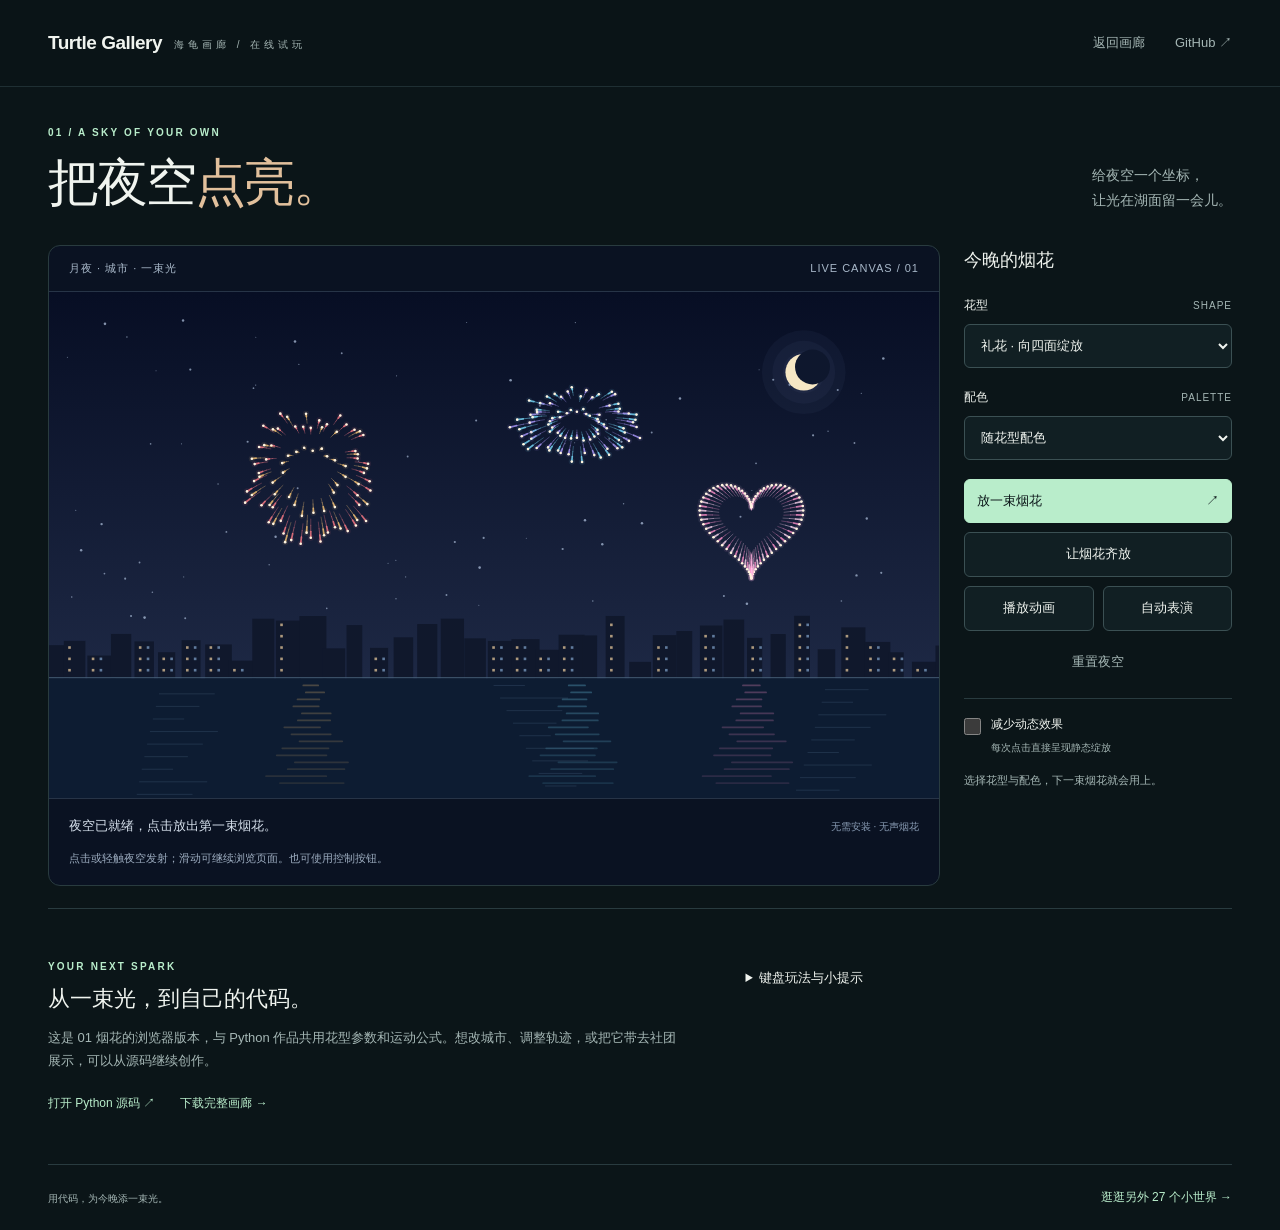
==== docs/play/fireworks.html @ 9f3e77d3 "feat: add interactive browser fireworks" ====
<!doctype html>
<html lang="zh-CN">
<head>
  <meta charset="utf-8">
  <meta name="viewport" content="width=device-width, initial-scale=1">
  <meta name="theme-color" content="#0b1518">
  <meta name="description" content="点击夜空，放一束属于你的烟花。海龟画廊在线试玩：四种花型、湖面倒影、自动表演，手机和电脑直接打开。">
  <meta property="og:title" content="把夜空点亮 · 海龟画廊在线试玩">
  <meta property="og:description" content="点一下，让烟花在月夜与湖面之间绽放。无需安装，打开就能玩。">
  <meta property="og:image" content="https://zjh-b.github.io/turtle-gallery/assets/exhibits/01.png">
  <meta property="og:type" content="website">
  <title>把夜空点亮 · 海龟画廊在线试玩</title>
  <link rel="canonical" href="https://zjh-b.github.io/turtle-gallery/play/fireworks.html">
  <link rel="icon" type="image/svg+xml" href="../assets/favicon.svg">
  <link rel="stylesheet" href="../gallery.css">
  <link rel="stylesheet" href="fireworks.css">
  <script type="module" src="fireworks.js"></script>
</head>
<body>
  <a class="skip-link" href="#play-controls">跳到烟花控制</a>
  <header class="site-header"><div class="header-inner shell">
    <a class="brand" href="../index.html">Turtle Gallery<small>海龟画廊 / 在线试玩</small></a>
    <nav aria-label="主导航"><a href="../index.html#gallery">返回画廊</a><a href="https://github.com/zjh-b/turtle-gallery">GitHub ↗</a></nav>
  </div></header>

  <main class="shell play-main">
    <section aria-labelledby="play-title">
      <div class="play-heading"><div><p class="eyebrow">01 / A SKY OF YOUR OWN</p><h1 id="play-title">把夜空<span>点亮。</span></h1></div><p>给夜空一个坐标，<br>让光在湖面留一会儿。</p></div>
      <div class="play-layout">
        <div class="play-stage">
          <div class="play-topline"><span>月夜 · 城市 · 一束光</span><span>LIVE CANVAS / 01</span></div>
          <div class="canvas-wrap">
            <img id="fireworks-fallback" src="../assets/exhibits/01.png" alt="桌面版烟花预览：金色礼花、星环与爱心在城市上空绽放，湖面映出光影" width="800" height="464">
            <canvas id="fireworks-canvas" width="1020" height="580" tabindex="0" role="img" aria-label="互动烟花画布，点击夜空发射；键盘操作见下方说明" aria-describedby="canvas-help" hidden>当前浏览器无法显示互动烟花，可查看静态预览或下载 Python 作品。</canvas>
          </div>
          <div class="play-caption"><p id="play-status" role="status" aria-live="polite">正在准备在线试玩；也可以先欣赏静态预览。</p><span class="canvas-note">无需安装 · 无声烟花</span></div>
          <p id="canvas-help" class="canvas-help">点击或轻触夜空发射；滑动可继续浏览页面。也可使用控制按钮。</p>
          <noscript><p class="play-fallback-note">开启 JavaScript 即可在线放烟花；下方仍可查看 Python 源码与下载作品。</p></noscript>
        </div>

        <fieldset id="play-controls" class="play-controls" disabled>
          <legend>今晚的烟花</legend>
          <label for="shape">花型 <span>SHAPE</span></label>
          <select id="shape"><option value="0">礼花 · 向四面绽放</option><option value="1">星环 · 一圈星光</option><option value="2">爱心 · 浪漫一瞬</option><option value="3">金柳 · 缓缓垂落</option></select>
          <label for="palette">配色 <span>PALETTE</span></label>
          <select id="palette"><option value="-1">随花型配色</option><option value="0">暖金与珊瑚</option><option value="1">冰蓝与星紫</option><option value="2">玫瑰与浅粉</option><option value="3">薄荷与月光</option></select>
          <button id="launch" class="play-primary" type="button">放一束烟花 <span aria-hidden="true">↗</span></button>
          <button id="finale" type="button">让烟花齐放</button>
          <div class="play-toggles"><button id="pause" type="button" aria-pressed="true">播放动画</button><button id="auto" type="button" aria-pressed="false">自动表演</button></div>
          <button id="reset" class="play-reset" type="button">重置夜空</button>
          <label class="motion-choice" for="reduced-motion"><input id="reduced-motion" type="checkbox"><span>减少动态效果<small>每次点击直接呈现静态绽放</small></span></label>
          <p class="control-note">选择花型与配色，下一束烟花就会用上。</p>
        </fieldset>
      </div>
    </section>

    <section class="play-notes" aria-label="玩法与创作">
      <div><p class="eyebrow">YOUR NEXT SPARK</p><h2>从一束光，到自己的代码。</h2><p>这是 01 烟花的浏览器版本，与 Python 作品共用花型参数和运动公式。想改城市、调整轨迹，或把它带去社团展示，可以从源码继续创作。</p><div class="play-links"><a href="https://github.com/zjh-b/turtle-gallery/blob/main/%E7%A4%BE%E5%9B%A2%E5%B1%95%E7%A4%BA/01_%E7%82%B9%E5%87%BB%E7%83%9F%E8%8A%B1.py">打开 Python 源码 ↗</a><a href="../index.html#start">下载完整画廊 →</a></div></div>
      <details class="keyboard-help"><summary>键盘玩法与小提示</summary><p>Tab 移到画布后：Enter 放一束，F 烟花齐放，Space 播放 / 暂停，A 自动表演，R 重置。每个按钮也能直接用键盘操作。</p><p>自动表演初始关闭，离开页面后停止绘制。减少动态模式下不播放升空、闪烁或拖尾动画。</p><p>浏览器版保留烟花主题与运动规律，随机分布及绘制细节与桌面版可能不同。</p></details>
    </section>
  </main>
  <footer class="site-footer shell"><p>用代码，为今晚添一束光。</p><a href="../index.html">逛逛另外 27 个小世界 →</a></footer>
</body>
</html>
---- docs/gallery.css ----
:root {
  color-scheme: dark;
  --bg: #0b1518;
  --panel: #111f23;
  --panel-light: #17282d;
  --text: #f0f4ef;
  --muted: #a5b7b5;
  --mint: #b9edcb;
  --line: #293b3f;
  --gold: #e2c09c;
  --radius: 18px;
  font-family: Inter,"Segoe UI","Microsoft YaHei","PingFang SC",sans-serif;
  font-synthesis: none;
  scroll-behavior: smooth;
  scroll-padding-top: 102px;
}

* {
  box-sizing: border-box;
}

body {
  margin: 0;
  background: var(--bg);
  color: var(--text);
  font-size: 15px;
  line-height: 1.75;
  -webkit-font-smoothing: antialiased;
}

button,input {
  font: inherit;
}

button,a,input {
  -webkit-tap-highlight-color: transparent;
}

button {
  cursor: pointer;
}

a {
  color: inherit;
  text-decoration: none;
}

img {
  display: block;
  width: 100%;
  height: auto;
}

button {
  color: inherit;
}

button:disabled {
  cursor: wait;
}

::selection {
  background: var(--mint);
  color: var(--bg);
}

[hidden] {
  display: none!important;
}

:focus-visible {
  outline: 3px solid var(--mint);
  outline-offset: 5px;
}

h1,h2,h3,p,figure,dl {
  margin: 0;
}

h1,h2,h3 {
  line-height: 1.35;
}

p {
  color: var(--muted);
}

.shell {
  width: min(1240px,calc(100% - 96px));
  margin-inline: auto;
}

.sr-only {
  position: absolute;
  width: 1px;
  height: 1px;
  padding: 0;
  margin: -1px;
  overflow: hidden;
  clip: rect(0,0,0,0);
  white-space: nowrap;
  border: 0;
}

.skip-link {
  position: fixed;
  z-index: 10;
  left: 20px;
  top: -80px;
  background: var(--mint);
  color: var(--bg);
  padding: 12px 20px;
  border-radius: 8px;
}

.skip-link:focus {
  top: 14px;
}

.site-header {
  position: sticky;
  top: 0;
  z-index: 5;
  background: rgba(11,21,24,.94);
  border-bottom: 1px solid rgba(41,59,63,.7);
  backdrop-filter: blur(16px);
}

.header-inner {
  height: 86px;
  display: flex;
  align-items: center;
  justify-content: space-between;
  gap: 24px;
}

.brand {
  display: flex;
  gap: 12px;
  align-items: center;
  font-size: 19px;
  font-weight: 650;
  letter-spacing: -.5px;
  line-height: 1.25;
}

.brand small {
  display: block;
  font-size: 10px;
  font-weight: 400;
  letter-spacing: 4px;
  color: var(--muted);
  margin-top: 5px;
}

.brand-mark {
  width: 38px;
  height: 38px;
  color: var(--mint);
  flex-shrink: 0;
}

nav {
  display: flex;
  align-items: center;
  gap: 30px;
}

nav a {
  font-size: 13px;
  color: var(--muted);
  transition: color .2s;
}

nav a:hover {
  color: var(--text);
}

.nav-github {
  border: 1px solid var(--line);
  border-radius: 100px;
  padding: 8px 16px;
  color: var(--text);
}

.nav-github span {
  margin-left: 8px;
}

.hero {
  padding-block: 94px 84px;
  display: grid;
  grid-template-columns: 1fr 1.1fr;
  gap: 52px;
  align-items: center;
}

.eyebrow {
  font-size: 10px;
  letter-spacing: 2.2px;
  color: var(--mint);
  font-weight: 600;
  line-height: 1.5;
}

.status-dot {
  display: inline-block;
  width: 6px;
  height: 6px;
  border-radius: 50%;
  background: var(--mint);
  margin: 0 9px 1px 0;
}

.hero h1 {
  margin-top: 23px;
  font-size: clamp(38px,4vw,55px);
  line-height: 1.35;
  font-weight: 650;
  letter-spacing: -1.8px;
}

.hero h1 span {
  color: var(--mint);
}

.hero-intro {
  font-size: 14px;
  line-height: 2.05;
  margin-top: 24px;
}

.hero-actions {
  display: flex;
  align-items: center;
  gap: 22px;
  margin-top: 30px;
  flex-wrap: wrap;
}

.button {
  display: inline-flex;
  align-items: center;
  justify-content: center;
  gap: 20px;
  padding: 12px 20px;
  border-radius: 8px;
  font-size: 13px;
  font-weight: 600;
  border: 1px solid transparent;
  transition: background .2s,transform .2s;
}

.button:hover {
  transform: translateY(-2px);
}

.button-primary {
  background: var(--mint);
  color: #162c25;
}

.button-primary:hover {
  background: #d6f8e1;
}

.button-secondary {
  background: var(--panel-light);
  border-color: var(--line);
}

.text-link {
  font-size: 12px;
  color: var(--text);
}

.text-link span {
  display: inline-block;
  margin-left: 8px;
  transition: transform .2s;
}

.text-link:hover span {
  transform: translateX(4px);
}

.hero-stats {
  display: flex;
  gap: 27px;
  margin-top: 42px;
}

.hero-stats div+div {
  padding-left: 27px;
  border-left: 1px solid var(--line);
}

.hero-stats dt {
  font-size: 21px;
  font-weight: 600;
  line-height: 1.35;
  letter-spacing: -.5px;
}

.hero-stats dt span {
  font-size: 13px;
  color: var(--muted);
}

.hero-stats dd {
  margin: 7px 0 0;
  font-size: 10px;
  color: var(--muted);
}

.hero-stage {
  position: relative;
  min-width: 0;
  transform: rotate(-2deg);
  border: 1px solid #35504e;
  border-radius: 14px;
  background: #101e22;
  box-shadow: 0 30px 70px #0005;
}

.stage-topline {
  height: 42px;
  display: flex;
  align-items: center;
  justify-content: space-between;
  gap: 12px;
  padding-inline: 16px;
  color: #91aaa7;
  font-family: Consolas,monospace;
  font-size: 8px;
  letter-spacing: 1.2px;
}

.stage-topline>span:first-child {
  display: flex;
  gap: 5px;
}

.stage-topline i {
  display: inline-block;
  width: 6px;
  height: 6px;
  background: #5b7874;
  border-radius: 50%;
}

.stage-topline i:first-child {
  background: #b9edcb;
}

.stage-screen {
  aspect-ratio: 1.65;
  overflow: hidden;
  margin: 0 8px;
  background: #08121e;
  border-radius: 5px;
}

.stage-screen img {
  height: 100%;
  object-fit: cover;
}

.stage-caption {
  display: flex;
  justify-content: space-between;
  align-items: center;
  gap: 12px;
  padding: 19px 18px;
}

.stage-caption b {
  font-size: 13px;
  font-weight: 500;
  letter-spacing: .7px;
}

.stage-caption small {
  display: block;
  font-size: 9px;
  color: var(--muted);
  margin-top: 3px;
}

.motion-toggle {
  border: 1px solid #3b5554;
  border-radius: 100px;
  padding: 7px 10px;
  background: transparent;
  font-size: 10px;
  white-space: nowrap;
}

.motion-toggle:hover {
  background: var(--panel-light);
}

.motion-toggle span {
  margin-right: 5px;
  color: var(--mint);
}

.stage-sticker {
  position: absolute;
  top: -24px;
  right: 21px;
  padding: 12px 15px;
  background: var(--mint);
  color: #254237;
  box-shadow: 0 5px 15px #0004;
  transform: rotate(11deg);
  font-size: 10px;
  font-weight: 750;
  letter-spacing: 1px;
  line-height: 1.35;
}

.medium-strip {
  border-top: 1px solid var(--line);
  border-bottom: 1px solid var(--line);
}

.medium-strip>.shell {
  display: flex;
  align-items: center;
  justify-content: space-between;
  gap: 25px;
  min-height: 62px;
  font-size: 11px;
}

.medium-strip>.shell>span {
  color: #c5d5d0;
  letter-spacing: 1.2px;
}

.medium-strip p {
  font-size: 11px;
  word-spacing: 3px;
}

.medium-strip p span {
  color: #6b8581;
  margin-inline: 12px;
}

.medium-strip p .strip-divider {
  margin-inline: 20px;
}

.featured-section {
  padding-block: 76px 22px;
}

.featured-grid {
  display: grid;
  grid-template-columns: repeat(4, minmax(0, 1fr));
  gap: 16px;
}

.featured-card {
  min-width: 0;
  overflow: hidden;
  background: var(--panel-light);
  border: 1px solid var(--line);
  border-radius: 13px;
  transition: transform .2s, border-color .2s;
}

.featured-card:hover {
  transform: translateY(-4px);
  border-color: var(--mint);
}

.featured-preview {
  overflow: hidden;
  aspect-ratio: 800 / 464;
  background: #101827;
}

.featured-preview img {
  height: 100%;
  object-fit: cover;
}

.featured-caption {
  display: flex;
  align-items: center;
  gap: 10px;
  padding: 13px 16px;
  font-size: 14px;
}

.featured-number {
  color: var(--mint);
  font-family: Consolas, monospace;
  font-size: 12px;
}

.featured-caption strong {
  font-weight: 600;
}

.featured-arrow {
  margin-left: auto;
  color: var(--mint);
}

.featured-footer {
  display: flex;
  align-items: center;
  justify-content: space-between;
  gap: 15px;
  padding-top: 20px;
  font-size: 12px;
}

.featured-footer .text-link {
  white-space: nowrap;
}

.gallery-section {
  padding-top: 75px;
  padding-bottom: 64px;
}

.section-heading {
  display: flex;
  justify-content: space-between;
  align-items: flex-end;
  gap: 30px;
  margin-bottom: 30px;
}

.section-heading h2 {
  font-size: 28px;
  letter-spacing: -.8px;
  margin-top: 10px;
  font-weight: 600;
}

.section-heading>p {
  font-size: 12px;
  line-height: 1.9;
}

.gallery-tools {
  display: flex;
  gap: 20px;
  justify-content: space-between;
  align-items: center;
  margin-top: 32px;
}

.collection-filters {
  display: flex;
  gap: 6px;
  background: #101e22;
  padding: 5px;
  border: 1px solid var(--line);
  border-radius: 11px;
  flex-shrink: 0;
}

.filter-button {
  padding: 8px 15px;
  background: transparent;
  border: 0;
  border-radius: 7px;
  font-size: 12px;
  color: var(--muted);
  transition: background .2s,color .2s;
}

.filter-button span {
  font-size: 10px;
  margin-left: 5px;
  opacity: .72;
}

.filter-button:hover {
  color: var(--text);
  background: #1c3034;
}

.filter-button.is-active {
  background: var(--mint);
  color: #193b2b;
}

.search-field {
  max-width: 310px;
  width: 100%;
  display: flex;
  align-items: center;
  gap: 9px;
  border: 1px solid var(--line);
  background: #0e1b1f;
  border-radius: 9px;
  padding: 10px 13px;
  color: var(--muted);
}

.search-field:focus-within {
  border-color: var(--mint);
}

.search-field svg {
  width: 17px;
  height: 17px;
  flex-shrink: 0;
}

.search-field input {
  width: 100%;
  min-width: 0;
  background: transparent;
  border: 0;
  outline: 0;
  color: var(--text);
  font-size: 12px;
  padding: 0;
}

.search-field input:focus-visible {
  outline: 0;
}

.search-field input::placeholder {
  color: #8a9f9c;
}

.result-count {
  min-height: 20px;
  font-size: 11px;
  margin: 16px 0 17px;
  color: #93aaa6;
}

.gallery-grid {
  display: grid;
  grid-template-columns: repeat(3,minmax(0,1fr));
  gap: 24px;
}

.art-card {
  display: flex;
  flex-direction: column;
  min-width: 0;
  border: 1px solid var(--line);
  border-radius: var(--radius);
  background: var(--panel);
  overflow: hidden;
  transition: transform .22s,border-color .22s,box-shadow .22s;
}

.art-card:hover {
  transform: translateY(-4px);
  border-color: #648879;
  box-shadow: 0 18px 35px #0002;
}

.art-preview {
  position: relative;
  aspect-ratio: 1.68;
  overflow: hidden;
  background: #08121b;
  border-bottom: 1px solid var(--line);
}

.art-preview img {
  height: 100%;
  object-fit: cover;
  transition: transform .5s;
}

.art-card:hover .art-preview img {
  transform: scale(1.025);
}

.art-card[data-collection=original] .art-preview {
  background: #e9eeea;
}

.art-card[data-collection=original] .art-preview img {
  object-fit: contain;
}

.art-number {
  position: absolute;
  top: 12px;
  left: 12px;
  display: grid;
  place-items: center;
  width: 29px;
  height: 29px;
  background: #0b1518df;
  color: #d9eee1;
  border: 1px solid #6d92834d;
  border-radius: 7px;
  font: 11px/1 Consolas,monospace;
}

.art-body {
  padding: 20px 21px 18px;
  display: flex;
  flex-direction: column;
  flex: 1;
  min-width: 0;
}

.art-meta {
  display: flex;
  gap: 8px;
  flex-wrap: wrap;
  align-items: center;
  margin-bottom: 10px;
  font-size: 9px;
  line-height: 1.5;
  letter-spacing: .5px;
}

.collection-label {
  color: var(--mint);
}

.art-card[data-collection=original] .collection-label {
  color: var(--gold);
}

.art-category {
  color: #93aaa6;
}

.art-category:before {
  content: "/";
  margin-right: 8px;
  color: #506b66;
}

.art-body h3 {
  font-size: 19px;
  font-weight: 600;
  letter-spacing: -.3px;
  margin-bottom: 7px;
}

.art-subtitle {
  font-size: 10px;
  min-height: 18px;
  color: #afc0ba;
}

.art-description {
  font-size: 11px;
  line-height: 1.9;
  margin-top: 11px;
  margin-bottom: 15px;
  flex: 1;
}

.art-controls {
  border-top: 1px solid #273c3c;
  padding-top: 11px;
  margin-top: auto;
}

.art-controls summary {
  font-size: 10px;
  color: #c3d6cd;
  cursor: pointer;
  list-style: none;
  display: flex;
  justify-content: space-between;
  gap: 10px;
}

.art-controls summary::-webkit-details-marker {
  display: none;
}

.art-controls summary:after {
  content: "＋";
  color: var(--mint);
  font-size: 12px;
}

.art-controls[open] summary:after {
  content: "−";
}

.art-controls p {
  font-size: 11px;
  line-height: 1.85;
  margin-top: 8px;
  color: #c1d1cc;
}

.art-actions {
  display: flex;
  flex-wrap: wrap;
  align-items: center;
  justify-content: space-between;
  gap: 10px;
  padding-top: 14px;
  font-size: 10px;
}

.art-actions .browser-play-link {
  flex-basis: 100%;
  color: var(--mint);
  font-size: 13px;
  padding-block: 5px;
  font-weight: 600;
}

.source-link {
  color: #d5e8dc;
  white-space: nowrap;
}

.source-link:hover {
  text-decoration: underline;
  text-underline-offset: 4px;
}

.copy-button {
  padding: 7px 10px;
  border: 1px solid #355049;
  border-radius: 6px;
  background: #183028;
  color: #ccebd6;
  font-size: 10px;
  line-height: 1.5;
  white-space: nowrap;
}

.copy-button:hover {
  background: #26473a;
}

.manual-command {
  padding: 8px;
  margin-top: 10px;
  font: 10px/1.6 Consolas,monospace;
  display: block;
  border-radius: 5px;
  overflow-wrap: anywhere;
  user-select: all;
  background: #091713;
  color: var(--mint);
}

.gallery-message {
  text-align: center;
  border: 1px dashed #3b5550;
  border-radius: var(--radius);
  padding: 56px 24px;
}

.gallery-message h3 {
  font-size: 20px;
}

.gallery-message p {
  font-size: 13px;
  margin-top: 10px;
  margin-bottom: 22px;
}

.preview-note {
  font-size: 10px;
  line-height: 1.9;
  text-align: center;
  margin-top: 26px;
  color: #94a9a3;
}

.noscript-note {
  padding: 18px;
  background: var(--panel-light);
  border-radius: 10px;
  margin-bottom: 22px;
}

.noscript-note a {
  text-decoration: underline;
}

.fallback-grid figure {
  border: 1px solid var(--line);
  border-radius: 12px;
  overflow: hidden;
}

.fallback-grid img {
  aspect-ratio: 1.68;
  object-fit: contain;
  background: #122126;
}

.fallback-grid figcaption {
  padding: 15px;
}

.origin-section {
  display: grid;
  grid-template-columns: 90px 1fr;
  gap: 28px;
  padding: 42px 45px;
  border: 1px solid #364d44;
  border-radius: 18px;
  background: linear-gradient(110deg,#172d26,#112024);
  margin-bottom: 80px;
}

.origin-mark {
  align-self: center;
  justify-self: center;
  color: var(--mint);
  font-size: 58px;
  line-height: 1;
  font-weight: 200;
}

.origin-section h2 {
  font-size: 25px;
  margin-top: 10px;
  font-weight: 550;
}

.origin-section p:not(.eyebrow) {
  max-width: 850px;
  font-size: 12px;
  line-height: 2;
  margin-top: 14px;
}

.origin-section .text-link {
  display: inline-block;
  margin-top: 17px;
  color: var(--mint);
}

.start-section {
  padding-bottom: 78px;
}

.start-grid {
  display: grid;
  grid-template-columns: 1fr 1fr;
  gap: 75px;
  margin-top: 38px;
  align-items: start;
}

.steps {
  display: grid;
  gap: 27px;
}

.step {
  display: flex;
  align-items: flex-start;
  gap: 18px;
}

.step>span {
  margin-top: 2px;
  font: 11px/1.6 Consolas,monospace;
  padding: 6px 8px;
  color: var(--mint);
  border: 1px solid #3d5a4f;
  border-radius: 7px;
}

.step h3 {
  font-size: 15px;
  font-weight: 550;
  margin-bottom: 9px;
}

.step p {
  font-size: 12px;
  line-height: 1.95;
}

.step code,.platform-note code {
  color: #d4e2da;
}

.terminal {
  background: #081213;
  border: 1px solid var(--line);
  border-radius: 12px;
  overflow: hidden;
}

.terminal-header {
  display: flex;
  justify-content: space-between;
  align-items: center;
  gap: 12px;
  padding: 12px 18px;
  border-bottom: 1px solid var(--line);
  font-size: 10px;
  color: #98b0a9;
}

.terminal pre {
  font-family: Consolas,"SFMono-Regular",monospace;
  font-size: 12px;
  line-height: 1.75;
  margin: 0;
  padding: 22px 24px;
  overflow-x: auto;
  color: #e5f4e9;
  tab-size: 2;
}

.terminal-comment {
  color: #819c92;
}

.terminal-prompt {
  color: var(--mint);
}

.terminal>p {
  padding: 0 24px 20px;
  font-size: 10px;
}

.platform-note {
  font-size: 10px;
  line-height: 1.9;
  margin-top: 26px;
  color: #8ca59c;
}

.platform-note a {
  color: #c1d8c9;
  text-decoration: underline;
  text-underline-offset: 3px;
}

.site-footer {
  display: flex;
  align-items: center;
  justify-content: space-between;
  gap: 25px;
  border-top: 1px solid var(--line);
  padding-block: 30px 36px;
}

.footer-brand {
  font-size: 14px;
  font-weight: 600;
}

.footer-brand span {
  font-weight: 400;
  color: #a3b9ad;
  font-size: 11px;
}

.site-footer p {
  font-size: 10px;
  margin-top: 3px;
}

.site-footer nav {
  gap: 20px;
}

.site-footer nav a {
  font-size: 11px;
}

.site-footer small {
  color: #8da597;
  font-size: 10px;
}

.site-footer small a {
  color: #c6dfcd;
}

.copy-status {
  position: fixed;
  z-index: 8;
  left: 50%;
  bottom: 25px;
  transform: translateX(-50%);
  max-width: calc(100% - 32px);
  padding: 11px 18px;
  background: var(--mint);
  color: #18372a;
  border-radius: 9px;
  box-shadow: 0 8px 35px #0005;
  font-size: 12px;
  text-align: center;
}

@media(min-width:1600px) {
  .hero {
    padding-block: 110px 105px;
  }

  .hero h1 {
    font-size: 59px;
  }
}

@media(max-width:1150px) {
  .shell {
    width: calc(100% - 64px);
  }

  .hero {
    gap: 30px;
    padding-block: 75px;
  }

  .hero h1 {
    font-size: 42px;
  }

  .hero-stats {
    gap: 18px;
  }

  .hero-stats div+div {
    padding-left: 18px;
  }

  .hero-actions {
    gap: 16px;
  }

  .hero-intro {
    font-size: 12px;
  }

  .hero-stats dt {
    font-size: 19px;
  }

  .hero-stats dd {
    font-size: 9px;
  }

  .stage-caption {
    padding: 15px 12px;
  }

  .stage-caption b {
    font-size: 11px;
  }

  .motion-toggle {
    font-size: 9px;
  }

  .gallery-grid {
    gap: 18px;
  }

  .art-body {
    padding: 17px;
  }

  .art-body h3 {
    font-size: 17px;
  }

  .art-subtitle {
    font-size: 9px;
  }

  .start-grid {
    gap: 40px;
  }

  .section-heading h2 {
    font-size: 25px;
  }

  .site-footer {
    flex-wrap: wrap;
  }

  .site-footer small {
    margin-left: auto;
  }
}

@media(max-width:850px) {
  .featured-grid {
    grid-template-columns: repeat(2, minmax(0, 1fr));
  }

  .hero {
    grid-template-columns: 1fr;
    gap: 52px;
    padding-block: 54px 62px;
  }

  .hero-copy {
    max-width: 620px;
  }

  .hero h1 {
    font-size: 48px;
  }

  .hero-intro {
    font-size: 14px;
  }

  .hero-stage {
    width: min(570px,92%);
    justify-self: center;
    transform: rotate(-1.5deg);
  }

  .hero-stats {
    gap: 27px;
  }

  .hero-stats div+div {
    padding-left: 27px;
  }

  .hero-stats dt {
    font-size: 22px;
  }

  .hero-stats dd {
    font-size: 10px;
  }

  .hero-actions {
    margin-top: 24px;
  }

  .hero-stats {
    margin-top: 30px;
  }

  .stage-caption {
    padding: 18px;
  }

  .stage-caption b {
    font-size: 13px;
  }

  .motion-toggle {
    font-size: 11px;
  }

  .section-heading {
    align-items: flex-start;
  }

  .section-heading>p {
    max-width: 230px;
    font-size: 11px;
  }

  .gallery-tools {
    flex-wrap: wrap;
    gap: 14px;
  }

  .search-field {
    max-width: none;
  }

  .gallery-grid {
    grid-template-columns: repeat(2,minmax(0,1fr));
    gap: 22px;
  }

  .art-body h3 {
    font-size: 19px;
  }

  .art-subtitle {
    font-size: 10px;
  }

  .gallery-section {
    padding-top: 50px;
  }

  .origin-section {
    padding: 32px;
    grid-template-columns: 45px 1fr;
    gap: 22px;
  }

  .origin-mark {
    font-size: 40px;
  }

  .origin-section h2 {
    font-size: 23px;
  }

  .start-grid {
    grid-template-columns: 1fr;
    gap: 30px;
  }

  .steps {
    grid-template-columns: repeat(3,minmax(0,1fr));
    gap: 20px;
  }

  .step {
    flex-direction: column;
    gap: 10px;
  }

  .terminal pre {
    font-size: 13px;
  }

  .medium-strip>.shell {
    flex-direction: column;
    justify-content: center;
    gap: 0;
    padding-block: 12px;
  }

  .medium-strip p {
    font-size: 10px;
  }

  .site-footer {
    align-items: flex-start;
  }

  .site-footer small {
    width: 100%;
    margin-left: 0;
  }
}

@media(max-width:560px) {
  .featured-section {
    padding-top: 49px;
  }

  .featured-grid {
    gap: 12px;
  }

  .featured-caption {
    gap: 5px;
    padding: 8px 9px;
    font-size: 12px;
  }

  .featured-number {
    font-size: 10px;
  }

  .featured-footer {
    display: block;
    font-size: 11px;
  }

  .featured-footer .text-link {
    display: inline-block;
    margin-top: 10px;
  }

  :root {
    scroll-padding-top: 84px;
  }

  .shell {
    width: calc(100% - 36px);
  }

  .header-inner {
    height: 73px;
    gap: 10px;
  }

  .brand {
    font-size: 16px;
    gap: 8px;
  }

  .brand-mark {
    width: 30px;
    height: 30px;
  }

  .brand small {
    font-size: 8px;
    letter-spacing: 3px;
    margin-top: 4px;
  }

  nav {
    gap: 13px;
  }

  .site-header nav a {
    font-size: 11px;
  }

  .site-header nav a[href="#start"] {
    display: none;
  }

  .nav-github {
    padding: 6px 10px;
  }

  .nav-github span {
    margin-left: 3px;
  }

  .hero {
    padding-block: 42px 49px;
    gap: 44px;
  }

  .eyebrow {
    font-size: 8px;
    letter-spacing: 1.7px;
  }

  .hero h1 {
    font-size: 41px;
    letter-spacing: -1.5px;
    margin-top: 20px;
  }

  .hero-intro {
    font-size: 12px;
    line-height: 2.05;
    margin-top: 20px;
  }

  .desktop-break {
    display: none;
  }

  .hero-actions {
    gap: 16px;
  }

  .button {
    font-size: 12px;
    padding: 11px 15px;
    gap: 15px;
  }

  .hero-actions .text-link {
    font-size: 10px;
  }

  .hero-stats {
    gap: 17px;
    margin-top: 30px;
  }

  .hero-stats div+div {
    padding-left: 17px;
  }

  .hero-stats dt {
    font-size: 18px;
  }

  .hero-stats dd {
    font-size: 9px;
    margin-top: 6px;
  }

  .hero-stage {
    width: 96%;
  }

  .stage-topline {
    height: 36px;
    padding-inline: 12px;
    font-size: 7px;
  }

  .stage-screen {
    margin: 0 6px;
  }

  .stage-caption {
    padding: 13px 11px;
  }

  .stage-caption b {
    font-size: 11px;
  }

  .stage-caption small {
    font-size: 8px;
  }

  .motion-toggle {
    font-size: 8px;
    padding: 7px 9px;
  }

  .stage-sticker {
    font-size: 8px;
    padding: 10px 13px;
    top: -21px;
    right: 19px;
  }

  .medium-strip>.shell>span {
    font-size: 10px;
  }

  .medium-strip p {
    font-size: 9px;
    word-spacing: 0;
  }

  .medium-strip p span {
    margin-inline: 4px;
  }

  .medium-strip p .strip-divider {
    margin-inline: 7px;
  }

  .section-heading {
    display: block;
    margin-bottom: 24px;
  }

  .section-heading h2 {
    font-size: 24px;
    line-height: 1.5;
  }

  .section-heading>p {
    max-width: none;
    margin-top: 12px;
    font-size: 11px;
  }

  .section-heading>p br {
    display: none;
  }

  .gallery-tools {
    margin-top: 24px;
  }

  .collection-filters {
    width: 100%;
    gap: 3px;
    padding: 4px;
  }

  .filter-button {
    flex: 1;
    padding: 9px 4px;
    font-size: 11px;
    white-space: nowrap;
  }

  .filter-button span {
    font-size: 9px;
    margin-left: 3px;
  }

  .search-field {
    padding-block: 12px;
  }

  .gallery-grid {
    grid-template-columns: 1fr;
    gap: 24px;
  }

  .art-body {
    padding: 21px;
  }

  .art-body h3 {
    font-size: 21px;
  }

  .art-subtitle {
    font-size: 11px;
  }

  .art-description {
    font-size: 12px;
    margin-block: 12px 17px;
  }

  .art-meta {
    font-size: 10px;
  }

  .art-controls summary {
    font-size: 11px;
  }

  .art-actions {
    font-size: 11px;
    padding-top: 16px;
  }

  .copy-button {
    font-size: 11px;
  }

  .art-controls p {
    font-size: 12px;
  }

  .preview-note {
    text-align: left;
    font-size: 10px;
  }

  .gallery-section {
    padding-block: 44px;
  }

  .origin-section {
    padding: 27px 23px;
    grid-template-columns: 1fr;
    gap: 0;
    margin-bottom: 52px;
  }

  .origin-mark {
    display: none;
  }

  .origin-section h2 {
    font-size: 21px;
  }

  .origin-section p:not(.eyebrow) {
    font-size: 11px;
  }

  .origin-section .text-link {
    font-size: 11px;
  }

  .start-section {
    padding-bottom: 47px;
  }

  .start-section .section-heading .button {
    margin-top: 21px;
  }

  .start-grid {
    margin-top: 26px;
  }

  .steps {
    grid-template-columns: 1fr;
    gap: 22px;
  }

  .step {
    flex-direction: row;
    gap: 15px;
  }

  .step h3 {
    font-size: 14px;
    margin-bottom: 6px;
  }

  .step p {
    font-size: 11px;
  }

  .terminal pre {
    font-size: 11px;
    padding: 20px 18px;
  }

  .terminal>p {
    padding-inline: 18px;
    font-size: 9px;
  }

  .terminal-header {
    padding-inline: 16px;
  }

  .terminal .copy-button {
    font-size: 10px;
  }

  .platform-note {
    font-size: 9px;
  }

  .site-footer {
    gap: 20px;
    padding-block: 24px;
  }

  .site-footer nav {
    gap: 17px;
    flex-wrap: wrap;
  }

  .site-footer nav a {
    font-size: 10px;
  }

  .site-footer small {
    margin-top: -7px;
  }
}

@media(prefers-reduced-motion:reduce) {
  :root {
    scroll-behavior: auto;
  }

  *,*::before,*::after {
    animation: none!important;
    transition: none!important;
  }

  .art-card:hover,.button:hover,.art-card:hover .art-preview img,.text-link:hover span {
    transform: none;
  }
}
---- docs/play/fireworks.css ----
.play-main { padding-top: 38px; }
.play-heading { display: flex; justify-content: space-between; align-items: end; gap: 24px; margin-bottom: 28px; }
.play-heading h1 { font-size: clamp(32px, 4vw, 54px); letter-spacing: -2px; margin-top: 8px; }
.play-heading h1 span { color: var(--gold); }
.play-heading > p { font-size: 14px; padding-bottom: 5px; }
.play-layout { display: grid; grid-template-columns: minmax(0, 1fr) 268px; gap: 24px; align-items: start; }
.play-stage { min-width: 0; overflow: hidden; border: 1px solid var(--line); background: #0a1222; border-radius: 12px; }
.play-topline { display: flex; justify-content: space-between; gap: 10px; padding: 13px 20px; border-bottom: 1px solid #273447; color: #a8b8c9; font-size: 11px; letter-spacing: 1px; }
.canvas-wrap { position: relative; aspect-ratio: 1020 / 580; background: #070e24; }
.canvas-wrap img, .canvas-wrap canvas { width: 100%; height: 100%; display: block; object-fit: cover; }
.canvas-wrap canvas { touch-action: pan-y pinch-zoom; cursor: crosshair; }
.canvas-wrap canvas:focus-visible { outline-offset: -4px; }
.play-caption { display: flex; justify-content: space-between; align-items: start; gap: 12px; border-top: 1px solid #273447; padding: 16px 20px 8px; }
.play-caption p { font-size: 13px; color: #d5dfeb; min-height: 2em; }
.canvas-note { font-size: 10px; color: #899cb4; white-space: nowrap; padding-top: 3px; }
.canvas-help, .play-fallback-note { padding: 0 20px 16px; font-size: 11px; color: #9cacbf; }
.play-controls { margin: 0; border: 0; padding: 0; min-width: 0; }
.play-controls legend { font-size: 18px; font-weight: 600; padding: 0 0 18px; }
.play-controls > label:not(.motion-choice) { display: flex; align-items: baseline; justify-content: space-between; font-size: 12px; margin-bottom: 8px; }
.play-controls label > span:not(:last-child), .play-controls label > span:only-child { color: var(--muted); }
.play-controls label > span { font-size: 10px; letter-spacing: 1px; }
.play-controls select { display: block; width: 100%; min-height: 44px; padding: 9px 12px; margin-bottom: 19px; color: var(--text); background: var(--panel); border: 1px solid #3b5053; border-radius: 6px; font: inherit; font-size: 13px; }
.play-controls button { width: 100%; min-height: 44px; padding: 10px 12px; border: 1px solid #3b5053; border-radius: 6px; background: var(--panel); color: var(--text); font-size: 13px; margin-bottom: 9px; }
.play-controls button:hover:not(:disabled) { border-color: var(--mint); background: #213632; }
.play-controls button.play-primary { background: var(--mint); border-color: var(--mint); color: var(--bg); display: flex; justify-content: space-between; font-weight: 600; }
.play-controls button.play-primary:hover:not(:disabled) { background: #d2f7de; }
.play-toggles { display: flex; gap: 9px; }
.play-controls #auto[aria-pressed="true"] { border-color: var(--mint); color: var(--mint); background: #203830; }
.play-controls button.play-reset { border-color: transparent; background: transparent; color: var(--muted); min-height: 40px; }
.play-controls :disabled { opacity: .5; cursor: default; }
.play-controls .motion-choice { display: flex; gap: 10px; align-items: flex-start; padding-top: 15px; margin-top: 4px; border-top: 1px solid var(--line); cursor: pointer; }
.motion-choice input { margin: 4px 0 0; width: 17px; height: 17px; accent-color: var(--mint); flex: 0 0 auto; }
.play-controls .motion-choice span { font-size: 12px; letter-spacing: 0; color: var(--text); }
.motion-choice small { display: block; color: var(--muted); font-size: 10px; margin-top: 4px; }
.control-note { margin-top: 15px; font-size: 11px; }
.play-notes { display: grid; grid-template-columns: 1.3fr 1fr; gap: 65px; padding-block: 50px; margin-top: 22px; border-top: 1px solid var(--line); }
.play-notes h2 { font-size: 22px; margin-block: 10px 14px; }
.play-notes p:not(.eyebrow) { font-size: 13px; }
.play-links { display: flex; flex-wrap: wrap; gap: 12px 25px; color: var(--mint); font-size: 12px; margin-top: 20px; }
.keyboard-help { font-size: 13px; }
.keyboard-help summary { cursor: pointer; padding-block: 8px; color: var(--text); }
.keyboard-help p { margin-top: 12px; }
.play-main + .site-footer { padding-block: 22px; }
.play-main + .site-footer a { font-size: 12px; color: var(--mint); }
@media (max-width: 1000px) {
  .play-layout { grid-template-columns: minmax(0, 1fr); }
  .play-controls { display: grid; grid-template-columns: 1fr 1fr; gap: 8px 16px; }
  .play-controls legend { padding-bottom: 14px; }
  .play-controls label[for="shape"] { grid-area: 1 / 1; }
  .play-controls label[for="palette"] { grid-area: 1 / 2; }
  .play-controls #shape { grid-area: 2 / 1; }
  .play-controls #palette { grid-area: 2 / 2; }
  .play-controls select, .play-controls button { margin-bottom: 0; }
  .play-controls .motion-choice { grid-column: 1 / -1; }
  .control-note { grid-column: 1 / -1; margin-top: 4px; }
}
@media (max-width: 600px) {
  .play-main { padding-top: 25px; }
  .play-heading { align-items: start; margin-bottom: 20px; }
  .play-heading > p { display: none; }
  .play-heading h1 { font-size: 36px; }
  .play-topline { padding: 10px 12px; font-size: 9px; letter-spacing: .4px; }
  .play-caption { padding: 12px 12px 5px; }
  .play-caption p { font-size: 12px; }
  .canvas-note { display: none; }
  .canvas-help, .play-fallback-note { padding: 0 12px 12px; font-size: 10px; }
  .play-controls { gap: 8px 10px; }
  .play-controls legend { font-size: 16px; }
  .play-controls select { font-size: 12px; padding: 8px; }
  .play-controls button { padding: 8px; font-size: 12px; }
  .play-controls .play-toggles { grid-column: 1 / -1; }
  .play-controls .play-reset { grid-column: 1 / -1; }
  .play-notes { grid-template-columns: 1fr; gap: 25px; padding-block: 30px; }
  .play-notes h2 { font-size: 20px; }
  .play-main + .site-footer { align-items: start; flex-direction: column; gap: 10px; }
}
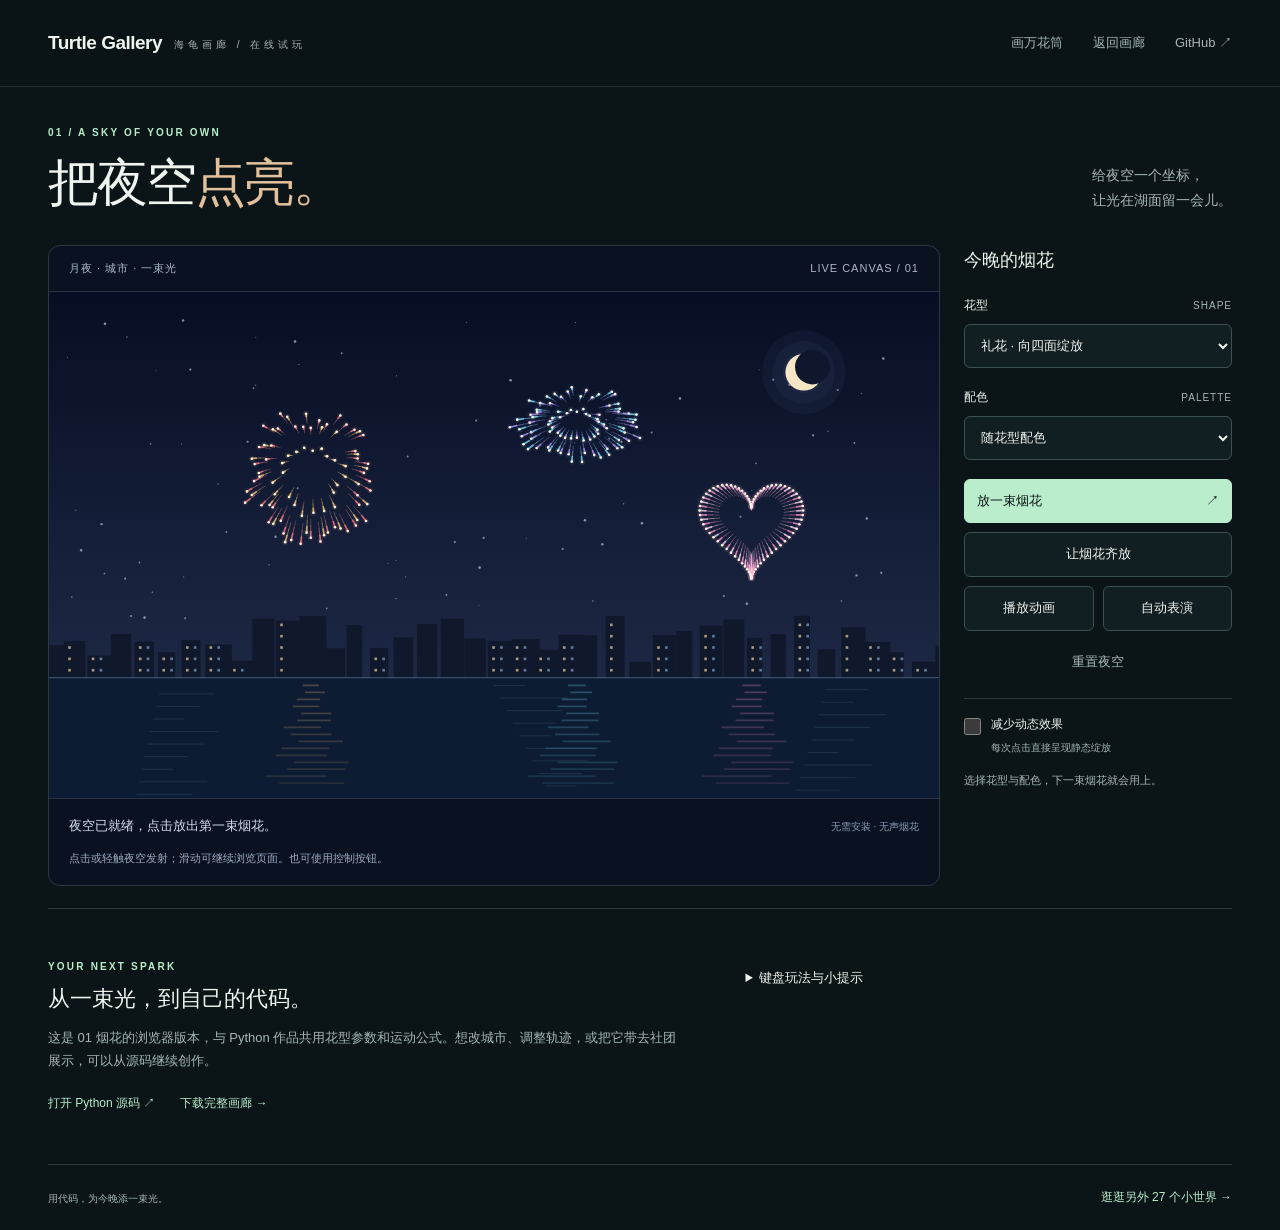
==== commit 6abad7bb: "feat: add browser kaleidoscope studio" ====
--- a/docs/play/fireworks.html
+++ b/docs/play/fireworks.html
@@ -20,7 +20,7 @@
   <a class="skip-link" href="#play-controls">跳到烟花控制</a>
   <header class="site-header"><div class="header-inner shell">
     <a class="brand" href="../index.html">Turtle Gallery<small>海龟画廊 / 在线试玩</small></a>
-    <nav aria-label="主导航"><a href="../index.html#gallery">返回画廊</a><a href="https://github.com/zjh-b/turtle-gallery">GitHub ↗</a></nav>
+    <nav aria-label="主导航"><a href="kaleidoscope.html">画万花筒</a><a href="../index.html#gallery">返回画廊</a><a href="https://github.com/zjh-b/turtle-gallery">GitHub ↗</a></nav>
   </div></header>
 
   <main class="shell play-main">
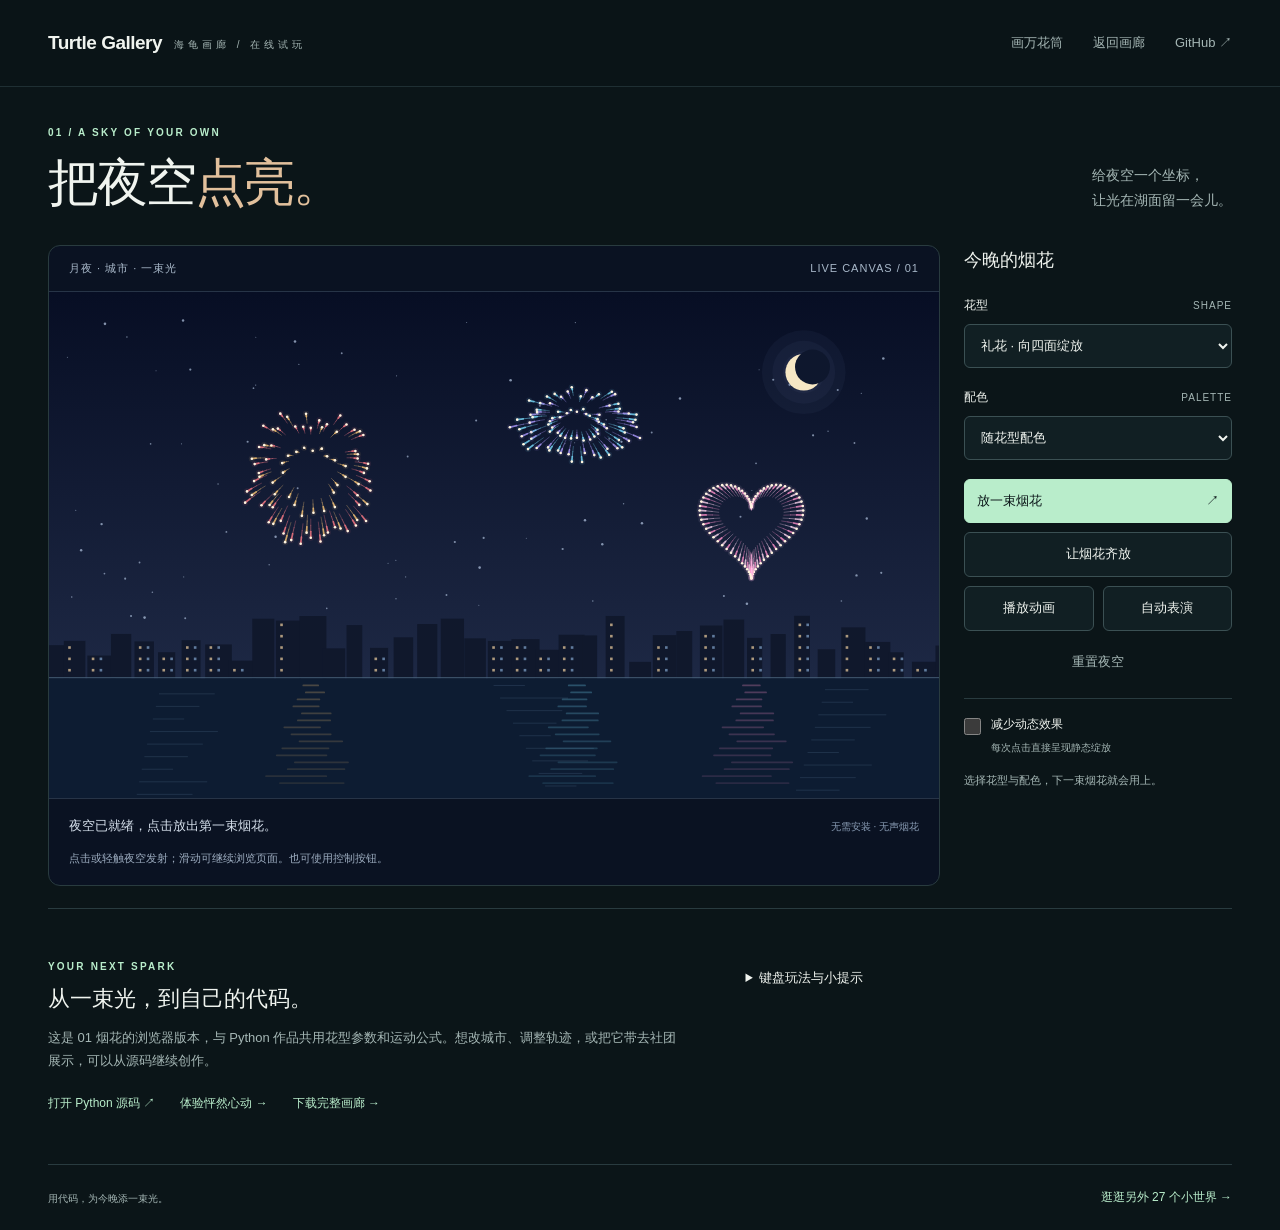
==== commit 98494eb3: "feat: add interactive browser particle heart" ====
--- a/docs/play/fireworks.html
+++ b/docs/play/fireworks.html
@@ -55,7 +55,7 @@
     </section>
 
     <section class="play-notes" aria-label="玩法与创作">
-      <div><p class="eyebrow">YOUR NEXT SPARK</p><h2>从一束光，到自己的代码。</h2><p>这是 01 烟花的浏览器版本，与 Python 作品共用花型参数和运动公式。想改城市、调整轨迹，或把它带去社团展示，可以从源码继续创作。</p><div class="play-links"><a href="https://github.com/zjh-b/turtle-gallery/blob/main/%E7%A4%BE%E5%9B%A2%E5%B1%95%E7%A4%BA/01_%E7%82%B9%E5%87%BB%E7%83%9F%E8%8A%B1.py">打开 Python 源码 ↗</a><a href="../index.html#start">下载完整画廊 →</a></div></div>
+      <div><p class="eyebrow">YOUR NEXT SPARK</p><h2>从一束光，到自己的代码。</h2><p>这是 01 烟花的浏览器版本，与 Python 作品共用花型参数和运动公式。想改城市、调整轨迹，或把它带去社团展示，可以从源码继续创作。</p><div class="play-links"><a href="https://github.com/zjh-b/turtle-gallery/blob/main/%E7%A4%BE%E5%9B%A2%E5%B1%95%E7%A4%BA/01_%E7%82%B9%E5%87%BB%E7%83%9F%E8%8A%B1.py">打开 Python 源码 ↗</a><a href="heart.html">体验怦然心动 →</a><a href="../index.html#start">下载完整画廊 →</a></div></div>
       <details class="keyboard-help"><summary>键盘玩法与小提示</summary><p>Tab 移到画布后：Enter 放一束，F 烟花齐放，Space 播放 / 暂停，A 自动表演，R 重置。每个按钮也能直接用键盘操作。</p><p>自动表演初始关闭，离开页面后停止绘制。减少动态模式下不播放升空、闪烁或拖尾动画。</p><p>浏览器版保留烟花主题与运动规律，随机分布及绘制细节与桌面版可能不同。</p></details>
     </section>
   </main>
